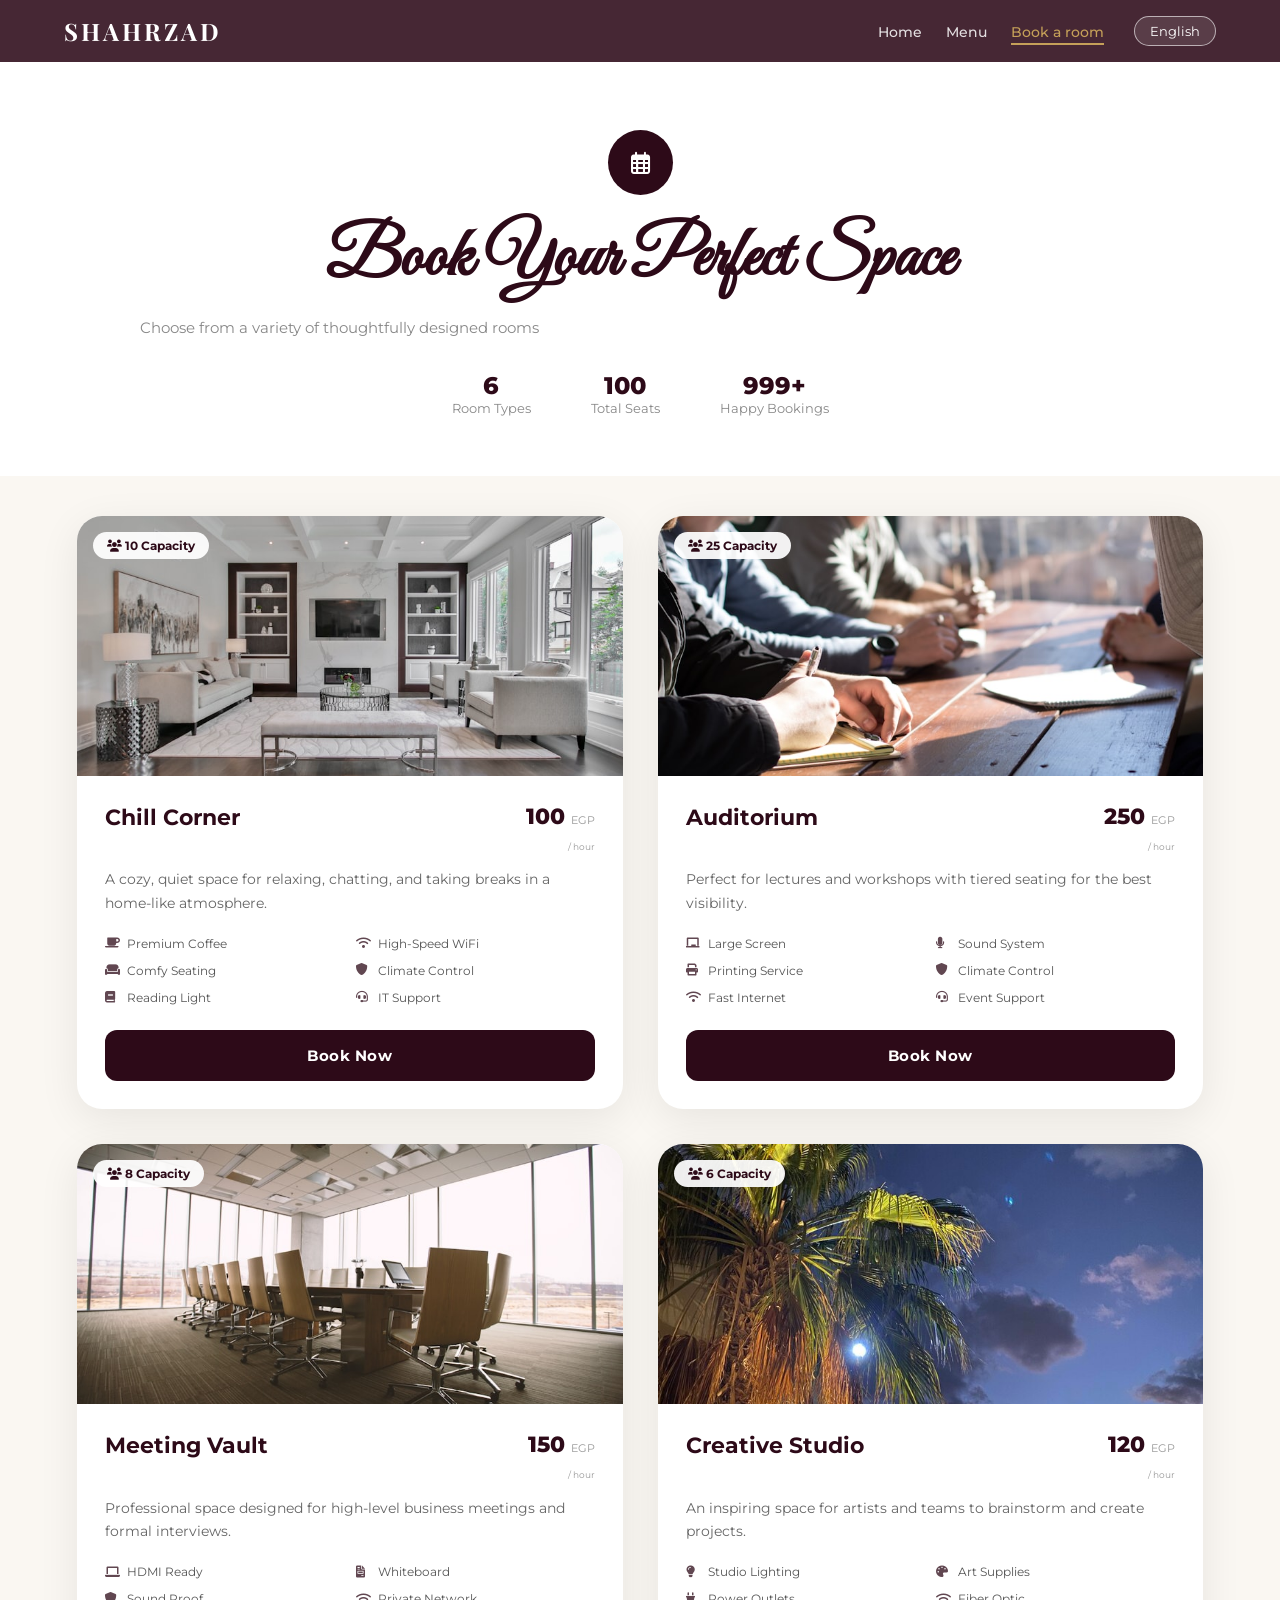
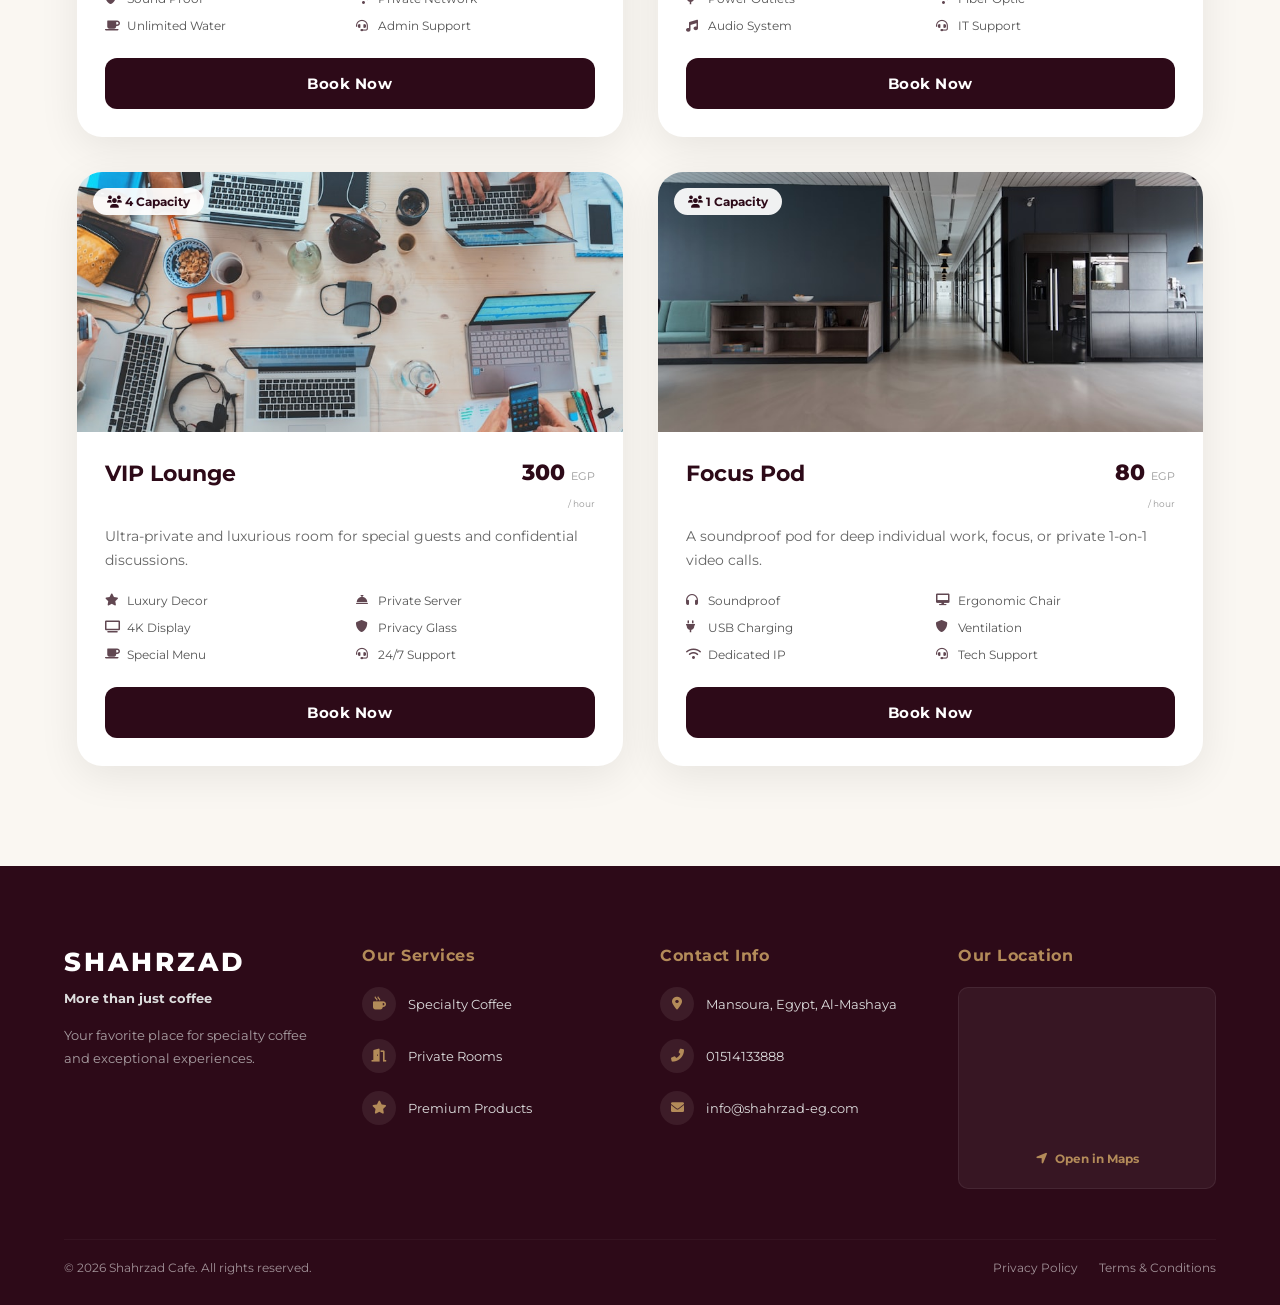
==== book a room.html @ 71828e72 "Add files via upload" ====
<!DOCTYPE html>
<html lang="en" dir="ltr">
<head>
    <meta charset="UTF-8">
    <meta name="viewport" content="width=device-width, initial-scale=1.0">
    <title>Book a Room - Shahrzad Cafe</title>
    <link href="https://fonts.googleapis.com/css2?family=Great+Vibes&family=Playfair+Display:ital,wght@0,700;1,400;1,700&family=Montserrat:wght@300;400;500;600;700&display=swap" rel="stylesheet">
    <link rel="stylesheet" href="https://cdnjs.cloudflare.com/ajax/libs/font-awesome/6.0.0/css/all.min.css">
    <link rel="stylesheet" href="style.css">
</head>
<body>

<header class="main-header">
    <div class="header-container">
        <div class="nav-left"><div class="logo">SHAHRZAD</div></div>
        <div class="nav-right">
            <nav class="top-nav">
                <a href="Home.html">Home</a>
                <a href="Menu.html">Menu</a>
                <a href="Book a room.html" class="active">Book a room</a>
            </nav>
            <div class="lang-dropdown"><button class="lang-btn">English</button></div>
        </div>
    </div>
</header>

<section class="booking-hero">
    <div class="calendar-icon"><i class="far fa-calendar-alt"></i></div>
    <h1 class="fancy-title">Book Your Perfect Space</h1>
    <p class="subtitle" style="color:#888;font-size:15px;margin:10px 0 0;">Choose from a variety of thoughtfully designed rooms</p>
    <div class="stats-bar">
        <div class="stat-item"><strong>6</strong> Room Types</div>
        <div class="stat-item"><strong>100</strong> Total Seats</div>
        <div class="stat-item"><strong>999+</strong> Happy Bookings</div>
    </div>
</section>

<section class="rooms-section">
    <div class="rooms-grid">

            <div class="room-card">
                <div class="room-img-container">
                    <img src="[data-uri]" alt="Chill Corner">
                    <span class="cap-tag"><i class="fas fa-users"></i> 10 Capacity</span>
                </div>
                <div class="room-content">
                    <div class="room-main-info">
                        <h3>Chill Corner</h3>
                        <div class="price-tag">100 <span>EGP<br><small>/ hour</small></span></div>
                    </div>
                    <p class="description">A cozy, quiet space for relaxing, chatting, and taking breaks in a home-like atmosphere.</p>
                    <div class="features-list"><span><i class="fas fa-coffee"></i> Premium Coffee</span><span><i class="fas fa-wifi"></i> High-Speed WiFi</span><span><i class="fas fa-couch"></i> Comfy Seating</span><span><i class="fas fa-shield-alt"></i> Climate Control</span><span><i class="fas fa-book"></i> Reading Light</span><span><i class="fas fa-headset"></i> IT Support</span></div>
                    <button class="book-btn">Book Now</button>
                </div>
            </div>
            <div class="room-card">
                <div class="room-img-container">
                    <img src="[data-uri]" alt="Auditorium">
                    <span class="cap-tag"><i class="fas fa-users"></i> 25 Capacity</span>
                </div>
                <div class="room-content">
                    <div class="room-main-info">
                        <h3>Auditorium</h3>
                        <div class="price-tag">250 <span>EGP<br><small>/ hour</small></span></div>
                    </div>
                    <p class="description">Perfect for lectures and workshops with tiered seating for the best visibility.</p>
                    <div class="features-list"><span><i class="fas fa-chalkboard"></i> Large Screen</span><span><i class="fas fa-microphone"></i> Sound System</span><span><i class="fas fa-print"></i> Printing Service</span><span><i class="fas fa-shield-alt"></i> Climate Control</span><span><i class="fas fa-wifi"></i> Fast Internet</span><span><i class="fas fa-headset"></i> Event Support</span></div>
                    <button class="book-btn">Book Now</button>
                </div>
            </div>
            <div class="room-card">
                <div class="room-img-container">
                    <img src="[data-uri]" alt="Meeting Vault">
                    <span class="cap-tag"><i class="fas fa-users"></i> 8 Capacity</span>
                </div>
                <div class="room-content">
                    <div class="room-main-info">
                        <h3>Meeting Vault</h3>
                        <div class="price-tag">150 <span>EGP<br><small>/ hour</small></span></div>
                    </div>
                    <p class="description">Professional space designed for high-level business meetings and formal interviews.</p>
                    <div class="features-list"><span><i class="fas fa-laptop"></i> HDMI Ready</span><span><i class="fas fa-file-invoice"></i> Whiteboard</span><span><i class="fas fa-shield-alt"></i> Sound Proof</span><span><i class="fas fa-wifi"></i> Private Network</span><span><i class="fas fa-coffee"></i> Unlimited Water</span><span><i class="fas fa-headset"></i> Admin Support</span></div>
                    <button class="book-btn">Book Now</button>
                </div>
            </div>
            <div class="room-card">
                <div class="room-img-container">
                    <img src="[data-uri]" alt="Creative Studio">
                    <span class="cap-tag"><i class="fas fa-users"></i> 6 Capacity</span>
                </div>
                <div class="room-content">
                    <div class="room-main-info">
                        <h3>Creative Studio</h3>
                        <div class="price-tag">120 <span>EGP<br><small>/ hour</small></span></div>
                    </div>
                    <p class="description">An inspiring space for artists and teams to brainstorm and create projects.</p>
                    <div class="features-list"><span><i class="fas fa-lightbulb"></i> Studio Lighting</span><span><i class="fas fa-palette"></i> Art Supplies</span><span><i class="fas fa-plug"></i> Power Outlets</span><span><i class="fas fa-wifi"></i> Fiber Optic</span><span><i class="fas fa-music"></i> Audio System</span><span><i class="fas fa-headset"></i> IT Support</span></div>
                    <button class="book-btn">Book Now</button>
                </div>
            </div>
            <div class="room-card">
                <div class="room-img-container">
                    <img src="[data-uri]" alt="VIP Lounge">
                    <span class="cap-tag"><i class="fas fa-users"></i> 4 Capacity</span>
                </div>
                <div class="room-content">
                    <div class="room-main-info">
                        <h3>VIP Lounge</h3>
                        <div class="price-tag">300 <span>EGP<br><small>/ hour</small></span></div>
                    </div>
                    <p class="description">Ultra-private and luxurious room for special guests and confidential discussions.</p>
                    <div class="features-list"><span><i class="fas fa-star"></i> Luxury Decor</span><span><i class="fas fa-concierge-bell"></i> Private Server</span><span><i class="fas fa-tv"></i> 4K Display</span><span><i class="fas fa-shield-alt"></i> Privacy Glass</span><span><i class="fas fa-coffee"></i> Special Menu</span><span><i class="fas fa-headset"></i> 24/7 Support</span></div>
                    <button class="book-btn">Book Now</button>
                </div>
            </div>
            <div class="room-card">
                <div class="room-img-container">
                    <img src="[data-uri]" alt="Focus Pod">
                    <span class="cap-tag"><i class="fas fa-users"></i> 1 Capacity</span>
                </div>
                <div class="room-content">
                    <div class="room-main-info">
                        <h3>Focus Pod</h3>
                        <div class="price-tag">80 <span>EGP<br><small>/ hour</small></span></div>
                    </div>
                    <p class="description">A soundproof pod for deep individual work, focus, or private 1-on-1 video calls.</p>
                    <div class="features-list"><span><i class="fas fa-headphones"></i> Soundproof</span><span><i class="fas fa-desktop"></i> Ergonomic Chair</span><span><i class="fas fa-plug"></i> USB Charging</span><span><i class="fas fa-shield-alt"></i> Ventilation</span><span><i class="fas fa-wifi"></i> Dedicated IP</span><span><i class="fas fa-headset"></i> Tech Support</span></div>
                    <button class="book-btn">Book Now</button>
                </div>
            </div>
    </div>
</section>

<!-- BOOKING MODAL -->
<div class="modal-overlay" id="bookingModal">
    <div class="modal-box">
        <button class="modal-close" id="modalClose">&times;</button>
        <div id="formView">
            <h2 class="modal-room-name" id="modalRoomName">Room Name</h2>
            <p class="modal-subtitle">Fill in your details to confirm your booking</p>
            <form class="modal-form" id="bookingForm">
                <div class="form-group">
                    <label>Full Name</label>
                    <input type="text" id="inputName" placeholder="Enter your full name" required>
                </div>
                <div class="form-group">
                    <label>Phone Number</label>
                    <input type="tel" id="inputPhone" placeholder="e.g. 01xxxxxxxxx" required>
                </div>
                <div class="form-row">
                    <div class="form-group">
                        <label>Date</label>
                        <input type="date" id="inputDate" required>
                    </div>
                    <div class="form-group">
                        <label>Time</label>
                        <input type="time" id="inputTime" required>
                    </div>
                </div>
                <div class="form-group">
                    <label>Duration (hours)</label>
                    <input type="number" id="inputHours" placeholder="e.g. 2" min="1" max="12" required>
                </div>
                <button type="submit" class="modal-submit"><i class="fas fa-check-circle"></i> Confirm Booking</button>
            </form>
        </div>
        <div class="modal-success" id="successView">
            <div class="success-icon"><i class="fas fa-check"></i></div>
            <h3>Booking Confirmed! 🎉</h3>
            <p>Your reservation has been saved.<br>We look forward to seeing you at Shahrzad!</p>
            <br>
            <button class="modal-submit" id="closeSuccess" style="width:auto;padding:12px 35px;">Done</button>
        </div>
    </div>
</div>

<footer class="main-footer">
    <div class="footer-container">
        <div class="footer-col">
            <h2 class="logo-text">SHAHRZAD</h2>
            <p class="tagline">More than just coffee</p>
            <p class="description">Your favorite place for specialty coffee and exceptional experiences.</p>
        </div>
        <div class="footer-col">
            <h3>Our Services</h3>
            <ul>
                <li><i class="fas fa-mug-hot"></i> Specialty Coffee</li>
                <li><i class="fas fa-door-open"></i> Private Rooms</li>
                <li><i class="fas fa-star"></i> Premium Products</li>
            </ul>
        </div>
        <div class="footer-col">
            <h3>Contact Info</h3>
            <p><i class="fas fa-map-marker-alt"></i> Mansoura, Egypt, Al-Mashaya</p>
            <p><i class="fas fa-phone-alt"></i> 01514133888</p>
            <p><i class="fas fa-envelope"></i> info@shahrzad-eg.com</p>
        </div>
        <div class="footer-col">
            <h3>Our Location</h3>
            <div class="map-card-simple" style="background:rgba(255,255,255,0.05);border-radius:10px;padding:12px;text-align:center;">
                <iframe src="https://www.google.com/maps/embed?pb=!1m18!1m12!1m3!1d3432.8!2d31.3667!3d31.0400!2m3!1f0!2f0!3f0!3m2!1i1024!2i768!4f13.1!3m3!1m2!1s0x14f79f4f8d8d7b0f%3A0x0!2zTWFuc291cmEsIEVneXB0!5e0!3m2!1sen!2seg!4v1" width="100%" height="130" style="border:0;border-radius:8px;" allowfullscreen="" loading="lazy"></iframe>
                <div style="margin-top:8px;">
                    <a href="https://maps.google.com/?q=Mansoura+Al-Mashaya+Egypt" target="_blank" style="color:#b38b59;text-decoration:none;font-size:12px;font-weight:bold;">
                        <i class="fas fa-location-arrow" style="width:auto;background:none;margin:0 5px 0 0;"></i> Open in Maps
                    </a>
                </div>
            </div>
        </div>
    </div>
    <div class="footer-bottom">
        <p>© 2026 Shahrzad Cafe. All rights reserved.</p>
        <div class="bottom-links">
            <a href="#">Privacy Policy</a>
            <a href="#">Terms &amp; Conditions</a>
        </div>
    </div>
</footer>

<script>
const modal = document.getElementById('bookingModal');
const modalClose = document.getElementById('modalClose');
const closeSuccess = document.getElementById('closeSuccess');
const modalTitle = document.getElementById('modalRoomName');
const form = document.getElementById('bookingForm');
const formView = document.getElementById('formView');
const successView = document.getElementById('successView');

document.getElementById('inputDate').min = new Date().toISOString().split('T')[0];

document.querySelectorAll('.book-btn').forEach(btn => {
    btn.addEventListener('click', () => {
        const roomName = btn.closest('.room-card').querySelector('h3').innerText;
        modalTitle.textContent = roomName;
        formView.style.display = 'block';
        successView.classList.remove('show');
        form.reset();
        modal.classList.add('active');
        document.body.style.overflow = 'hidden';
    });
});

function closeModal() {
    modal.classList.remove('active');
    document.body.style.overflow = '';
}

modalClose.addEventListener('click', closeModal);
closeSuccess.addEventListener('click', closeModal);
modal.addEventListener('click', e => { if (e.target === modal) closeModal(); });
document.addEventListener('keydown', e => { if (e.key === 'Escape') closeModal(); });

form.addEventListener('submit', e => {
    e.preventDefault();
    const booking = {
        name: document.getElementById('inputName').value.trim(),
        phone: document.getElementById('inputPhone').value.trim(),
        roomName: modalTitle.textContent,
        date: document.getElementById('inputDate').value,
        time: document.getElementById('inputTime').value,
        hours: document.getElementById('inputHours').value,
        savedAt: new Date().toISOString()
    };
    const bookings = JSON.parse(localStorage.getItem('shahrzad_bookings') || '[]');
    bookings.push(booking);
    localStorage.setItem('shahrzad_bookings', JSON.stringify(bookings));
    formView.style.display = 'none';
    successView.classList.add('show');
});
</script>
</body>
</html>
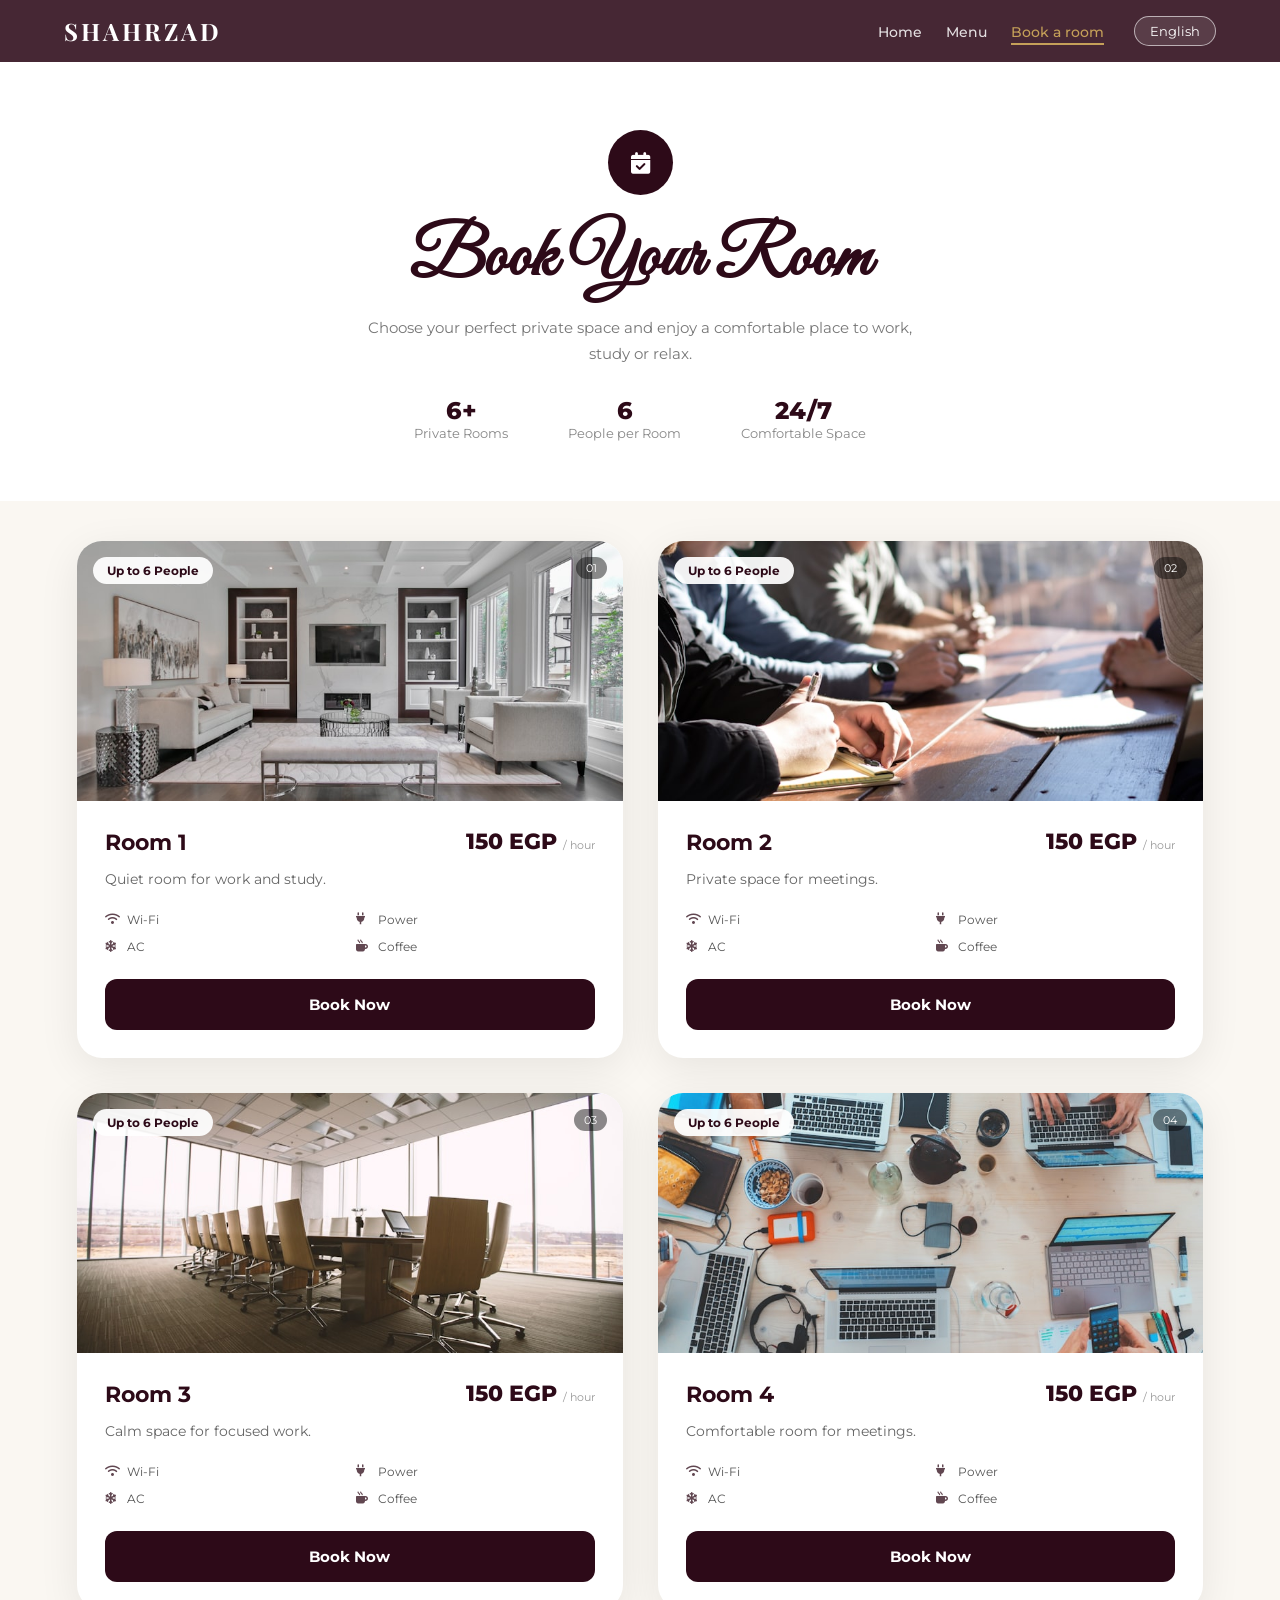
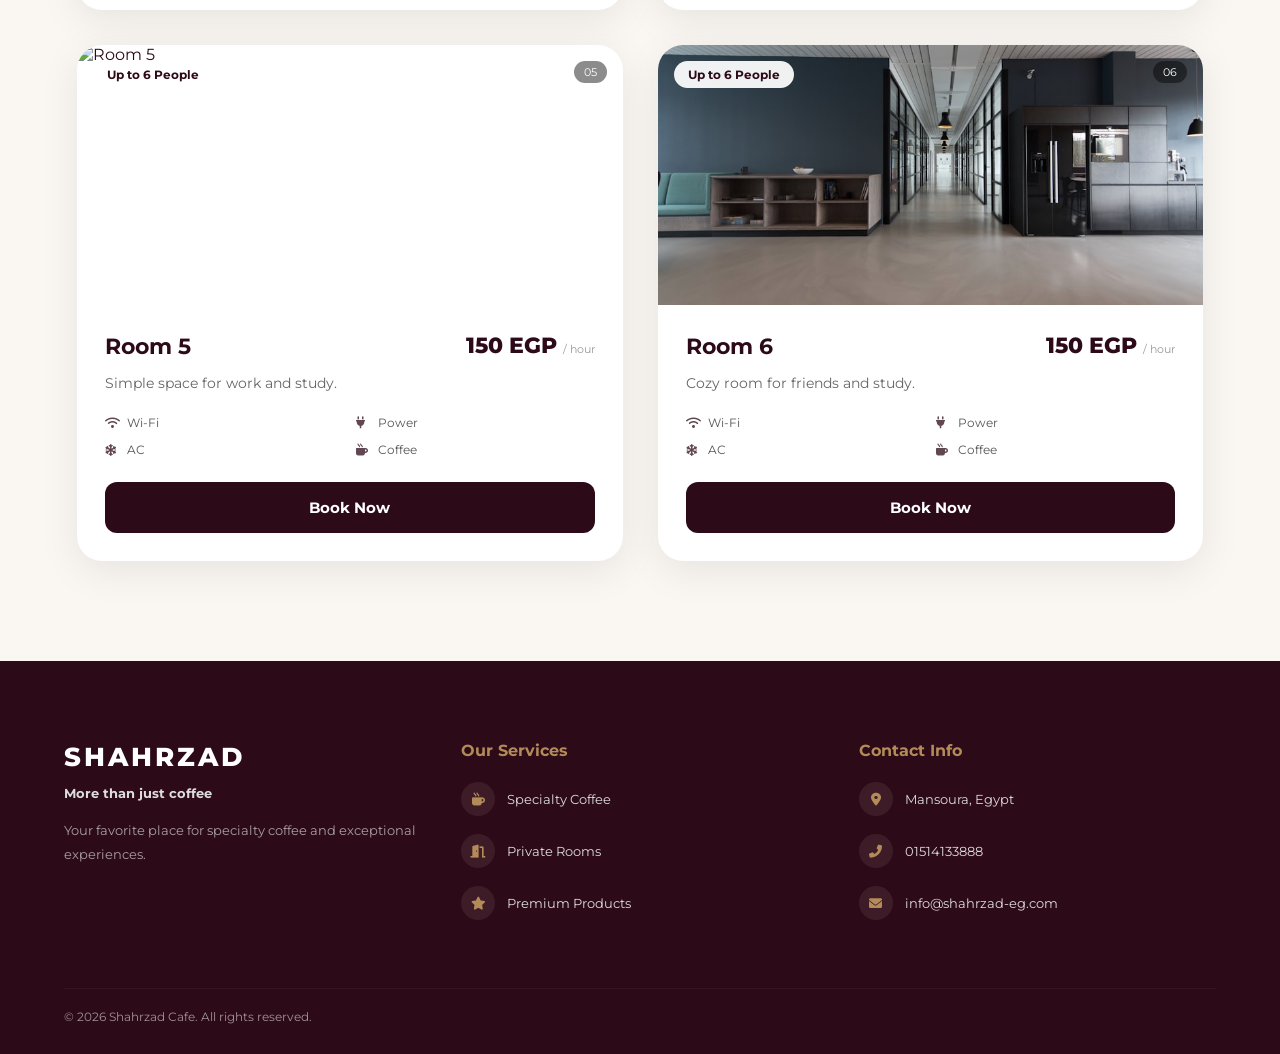
==== commit c02fb6a7: "update" ====
--- a/book a room.html
+++ b/book a room.html
@@ -1,271 +1,460 @@
 <!DOCTYPE html>
-<html lang="en" dir="ltr">
+<html lang="en">
+
 <head>
     <meta charset="UTF-8">
     <meta name="viewport" content="width=device-width, initial-scale=1.0">
-    <title>Book a Room - Shahrzad Cafe</title>
-    <link href="https://fonts.googleapis.com/css2?family=Great+Vibes&family=Playfair+Display:ital,wght@0,700;1,400;1,700&family=Montserrat:wght@300;400;500;600;700&display=swap" rel="stylesheet">
+
+    <title>Shahrzad Cafe | Book a Room</title>
+
+    <link href="https://fonts.googleapis.com/css2?family=Great+Vibes&family=Playfair+Display:wght@400;700&family=Montserrat:wght@400;500;600;700&display=swap" rel="stylesheet">
+
     <link rel="stylesheet" href="https://cdnjs.cloudflare.com/ajax/libs/font-awesome/6.0.0/css/all.min.css">
+
     <link rel="stylesheet" href="style.css">
 </head>
+
 <body>
 
 <header class="main-header">
     <div class="header-container">
-        <div class="nav-left"><div class="logo">SHAHRZAD</div></div>
+
+        <div class="logo">SHAHRZAD</div>
+
         <div class="nav-right">
             <nav class="top-nav">
                 <a href="Home.html">Home</a>
                 <a href="Menu.html">Menu</a>
                 <a href="Book a room.html" class="active">Book a room</a>
             </nav>
-            <div class="lang-dropdown"><button class="lang-btn">English</button></div>
-        </div>
+
+            <div class="lang-dropdown">
+                <button class="lang-btn">English</button>
+            </div>
+        </div>
+
     </div>
 </header>
 
 <section class="booking-hero">
-    <div class="calendar-icon"><i class="far fa-calendar-alt"></i></div>
-    <h1 class="fancy-title">Book Your Perfect Space</h1>
-    <p class="subtitle" style="color:#888;font-size:15px;margin:10px 0 0;">Choose from a variety of thoughtfully designed rooms</p>
+
+    <div class="calendar-icon">
+        <i class="fas fa-calendar-check"></i>
+    </div>
+
+    <h1 class="fancy-title">Book Your Room</h1>
+
+    <p class="subtitle">
+        Choose your perfect private space and enjoy a comfortable place to work, study or relax.
+    </p>
+
     <div class="stats-bar">
-        <div class="stat-item"><strong>6</strong> Room Types</div>
-        <div class="stat-item"><strong>100</strong> Total Seats</div>
-        <div class="stat-item"><strong>999+</strong> Happy Bookings</div>
-    </div>
+
+        <div class="stat-item">
+            <strong>6+</strong>
+            Private Rooms
+        </div>
+
+        <div class="stat-item">
+            <strong>6</strong>
+            People per Room
+        </div>
+
+        <div class="stat-item">
+            <strong>24/7</strong>
+            Comfortable Space
+        </div>
+
+    </div>
+
 </section>
 
 <section class="rooms-section">
+
     <div class="rooms-grid">
 
-            <div class="room-card">
-                <div class="room-img-container">
-                    <img src="[data-uri]" alt="Chill Corner">
-                    <span class="cap-tag"><i class="fas fa-users"></i> 10 Capacity</span>
-                </div>
-                <div class="room-content">
-                    <div class="room-main-info">
-                        <h3>Chill Corner</h3>
-                        <div class="price-tag">100 <span>EGP<br><small>/ hour</small></span></div>
-                    </div>
-                    <p class="description">A cozy, quiet space for relaxing, chatting, and taking breaks in a home-like atmosphere.</p>
-                    <div class="features-list"><span><i class="fas fa-coffee"></i> Premium Coffee</span><span><i class="fas fa-wifi"></i> High-Speed WiFi</span><span><i class="fas fa-couch"></i> Comfy Seating</span><span><i class="fas fa-shield-alt"></i> Climate Control</span><span><i class="fas fa-book"></i> Reading Light</span><span><i class="fas fa-headset"></i> IT Support</span></div>
-                    <button class="book-btn">Book Now</button>
-                </div>
-            </div>
-            <div class="room-card">
-                <div class="room-img-container">
-                    <img src="[data-uri]" alt="Auditorium">
-                    <span class="cap-tag"><i class="fas fa-users"></i> 25 Capacity</span>
-                </div>
-                <div class="room-content">
-                    <div class="room-main-info">
-                        <h3>Auditorium</h3>
-                        <div class="price-tag">250 <span>EGP<br><small>/ hour</small></span></div>
-                    </div>
-                    <p class="description">Perfect for lectures and workshops with tiered seating for the best visibility.</p>
-                    <div class="features-list"><span><i class="fas fa-chalkboard"></i> Large Screen</span><span><i class="fas fa-microphone"></i> Sound System</span><span><i class="fas fa-print"></i> Printing Service</span><span><i class="fas fa-shield-alt"></i> Climate Control</span><span><i class="fas fa-wifi"></i> Fast Internet</span><span><i class="fas fa-headset"></i> Event Support</span></div>
-                    <button class="book-btn">Book Now</button>
-                </div>
-            </div>
-            <div class="room-card">
-                <div class="room-img-container">
-                    <img src="[data-uri]